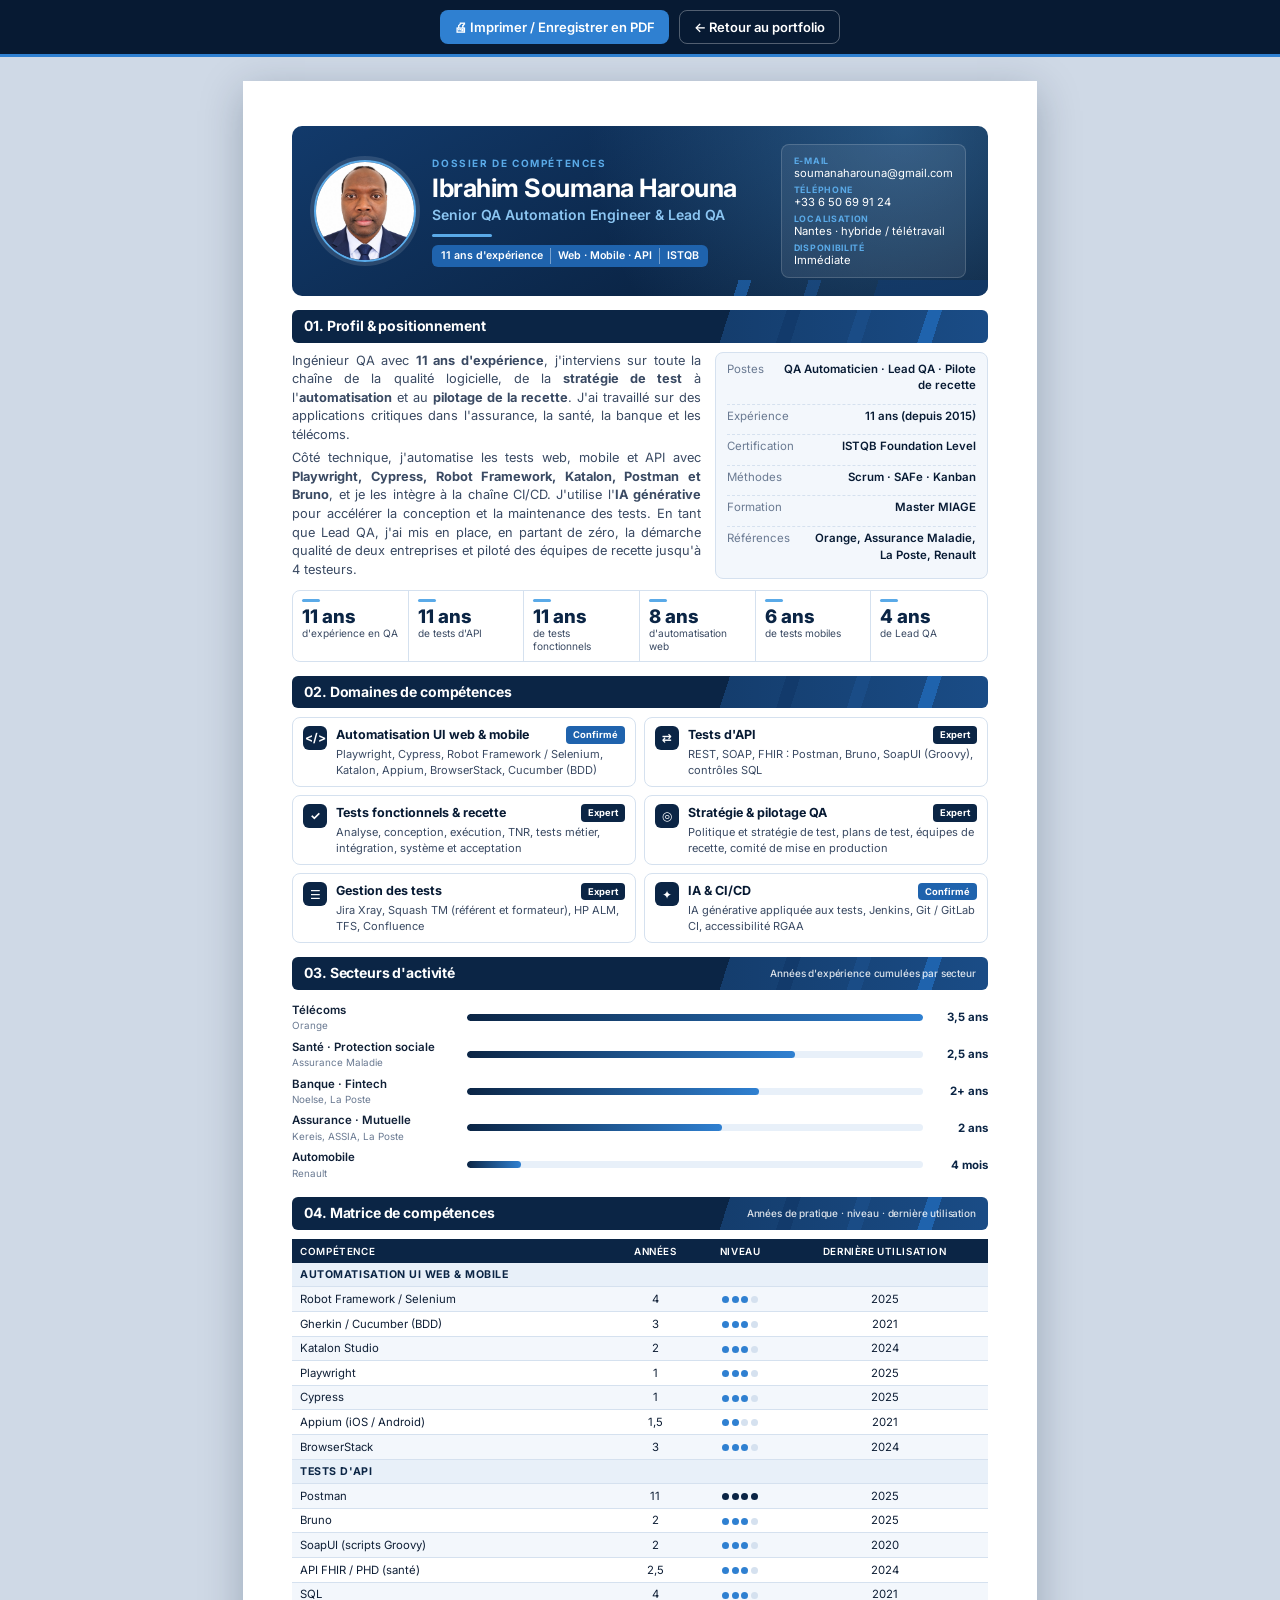
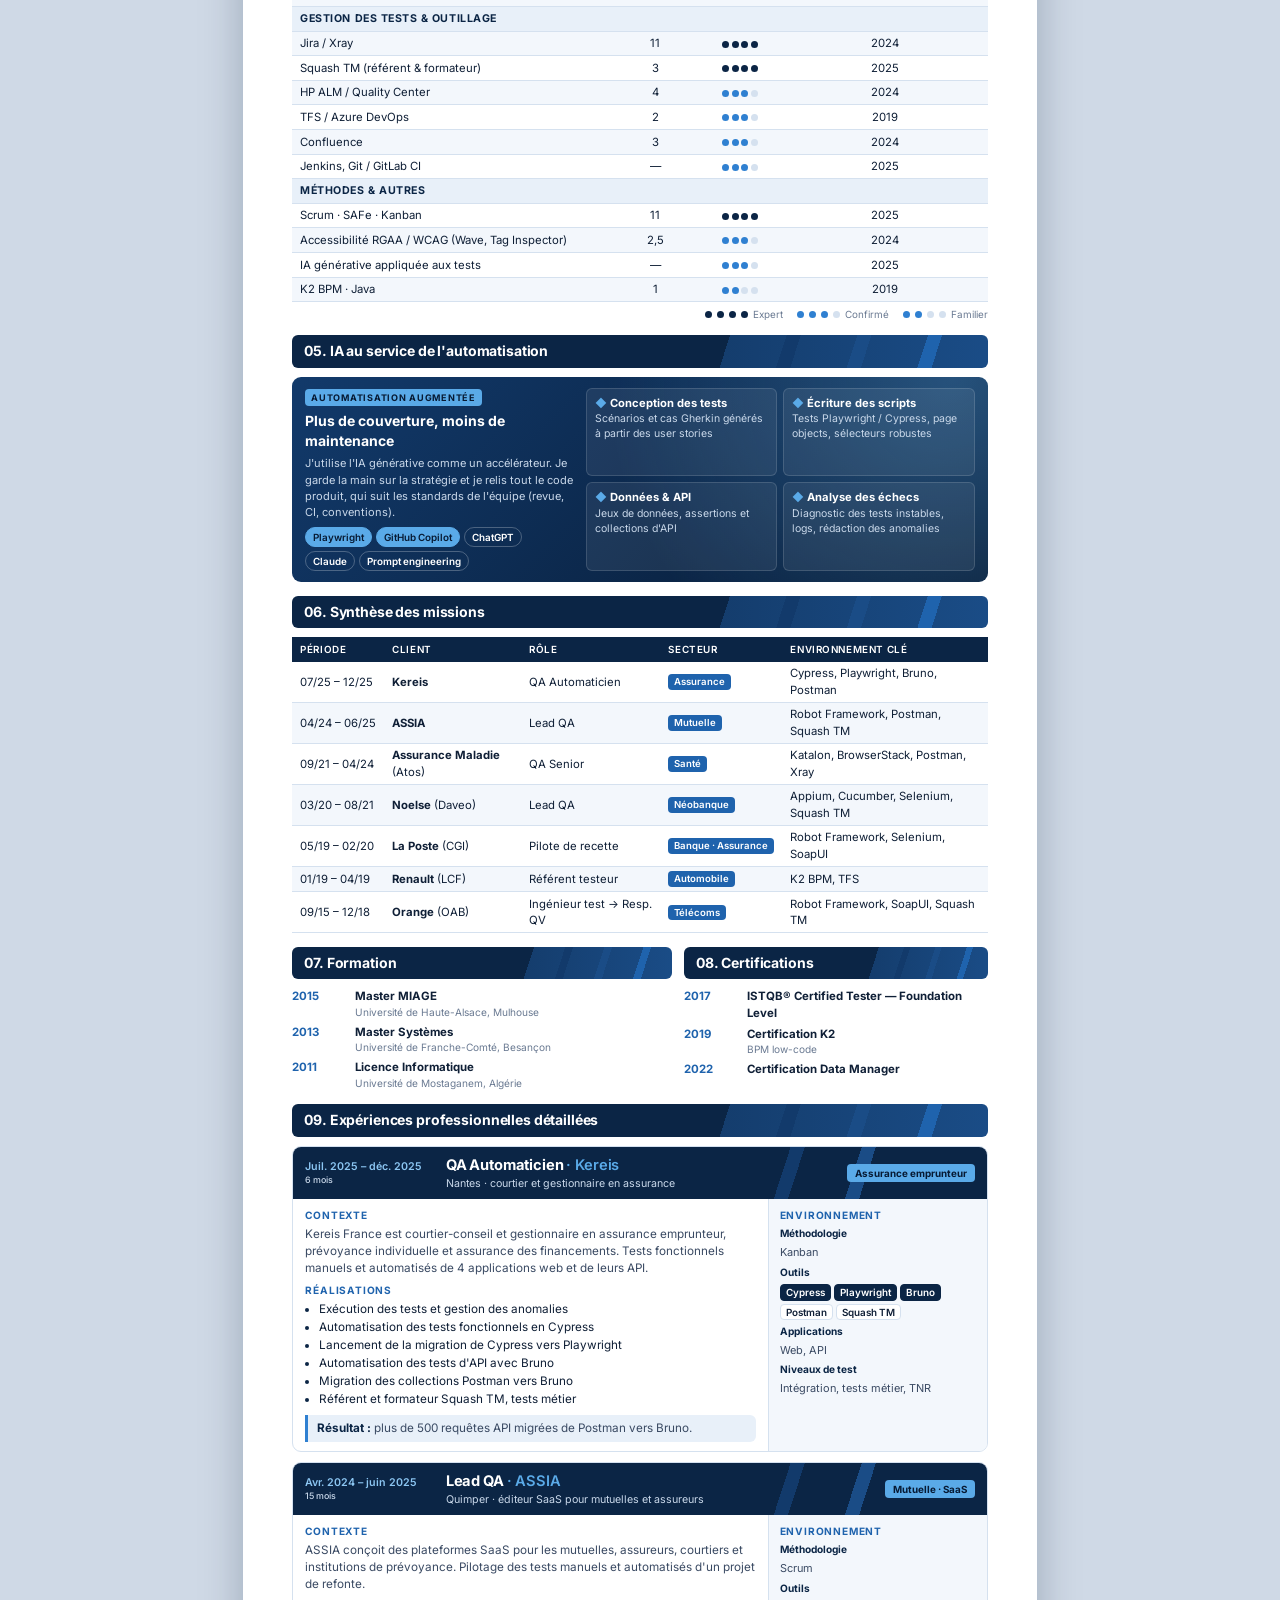
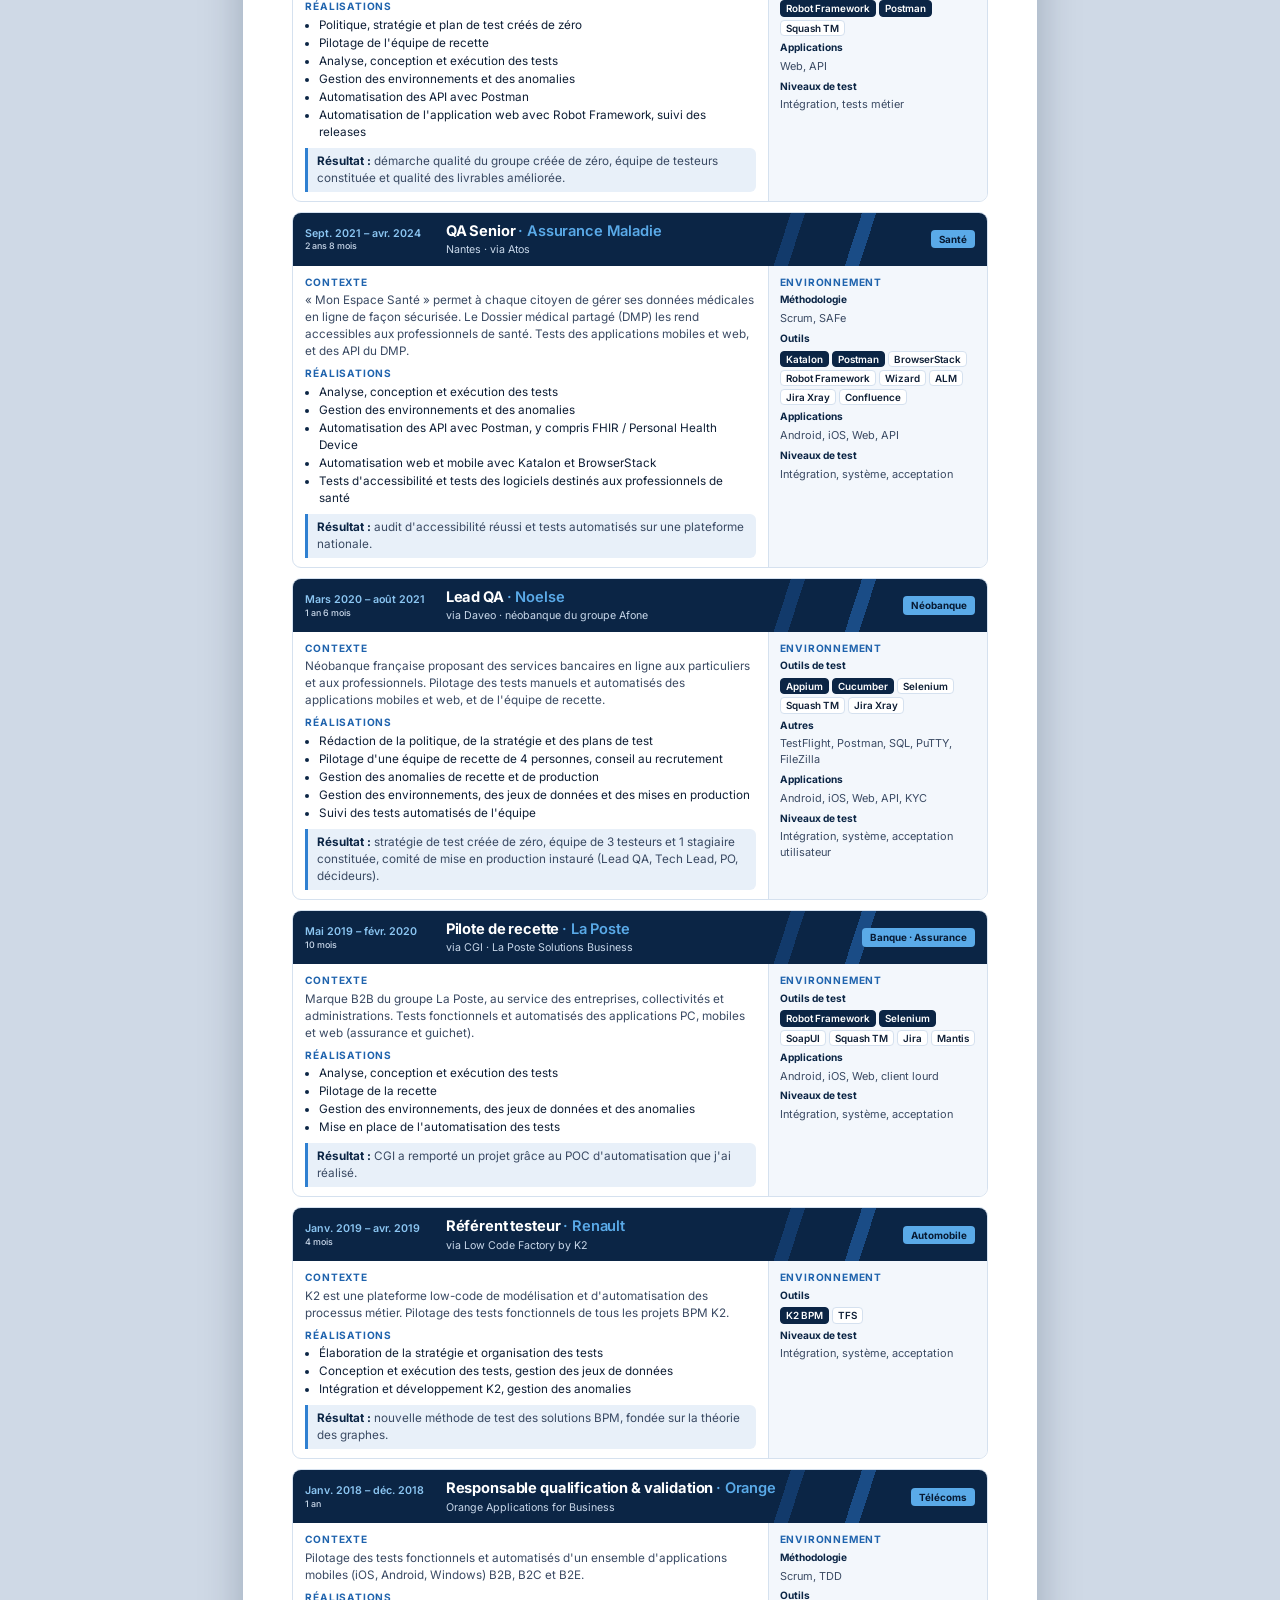
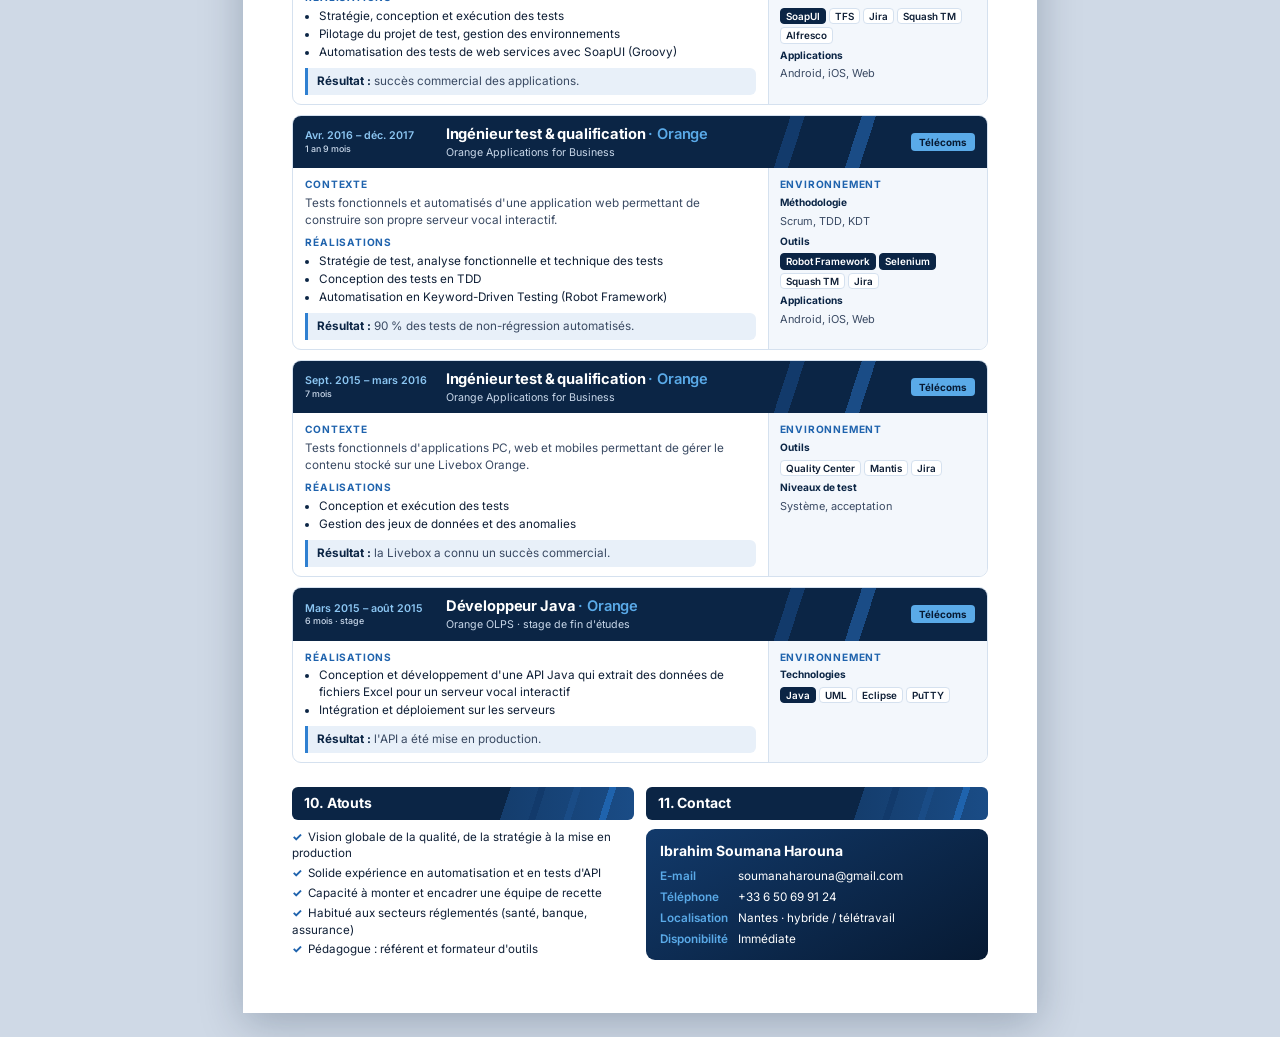
==== dossier-competences.html @ b308b6e9 "Nouveau portfolio QA : site, CV et dossiers de compétences (dont versions ATS) Remplace l'ancienne v" ====
<!DOCTYPE html>
<html lang="fr">
<head>
<meta charset="UTF-8">
<meta name="viewport" content="width=device-width, initial-scale=1.0">
<title>Dossier de compétences — Ibrahim Soumana Harouna</title>
<meta name="description" content="Dossier de compétences d'Ibrahim Soumana Harouna, Senior QA Automation Engineer & Lead QA, 11 ans d'expérience.">
<link rel="preconnect" href="https://fonts.googleapis.com">
<link href="https://fonts.googleapis.com/css2?family=Inter:wght@400;500;600;700;800&display=swap" rel="stylesheet">
<style>
:root{
  --navy-900:#071a33; --navy-800:#0b2545; --navy-700:#123a6b; --navy-600:#1a4c86;
  --blue-600:#1f63ad; --blue-500:#2f80d1; --sky-400:#5aaae8; --sky-300:#8cc6f2;
  --ice-100:#e8f0f9; --ice-50:#f3f7fc; --line:#d5e1ef;
  --ink:#0f1f36; --ink-2:#3a4a63; --muted:#6a7a92;
}
*{box-sizing:border-box;margin:0;padding:0}
*{-webkit-print-color-adjust:exact;print-color-adjust:exact}
body{font-family:Inter,system-ui,sans-serif;color:var(--ink);font-size:9.6pt;line-height:1.45;background:#cfd9e6;-webkit-font-smoothing:antialiased}

/* ---------- Mise en page A4 ---------- */
@page{size:A4;margin:12mm 13mm 14mm;
  @bottom-left{content:"Ibrahim Soumana Harouna · Dossier de compétences";font:600 7.5pt Inter,sans-serif;color:#6a7a92}
  @bottom-right{content:"Page " counter(page) " / " counter(pages);font:600 7.5pt Inter,sans-serif;color:#1f63ad}
}
.doc{width:210mm;margin:24px auto;background:#fff;padding:12mm 13mm 14mm;box-shadow:0 10px 40px rgba(7,26,51,.25)}
@media print{
  body{background:#fff}
  .doc{width:auto;margin:0;padding:0;box-shadow:none}
  .no-print{display:none!important}
  .profile .facts{display:none}
  .doc .profile{grid-template-columns:1fr}
}
.pb{break-before:page}
.avoid{break-inside:avoid}

/* ---------- Barre écran ---------- */
.tools-bar{position:sticky;top:0;z-index:5;background:var(--navy-900);color:#fff;padding:10px 20px;display:flex;justify-content:center;gap:10px;border-bottom:3px solid var(--blue-500)}
.tools-bar button,.tools-bar a{font:600 13px Inter,sans-serif;color:#fff;background:var(--blue-500);border:0;border-radius:8px;padding:8px 14px;cursor:pointer;text-decoration:none}
.tools-bar a{background:transparent;border:1px solid rgba(255,255,255,.3)}

/* ---------- En-tête page 1 ---------- */
.head{position:relative;overflow:hidden;border-radius:10px;color:#fff;padding:18px 22px;display:grid;grid-template-columns:auto 1fr auto;gap:16px;align-items:center;
  background:radial-gradient(circle at 88% 0%,rgba(90,170,232,.35),transparent 50%),linear-gradient(150deg,var(--navy-700),var(--navy-900))}
.head:after{content:"";position:absolute;right:0;bottom:0;width:45%;height:16px;opacity:.75;
  background:linear-gradient(108deg,transparent 0 20%,var(--blue-600) 20% 24%,transparent 24% 42%,var(--navy-600) 42% 46%,transparent 46% 64%,var(--navy-700) 64%)}
.head .kicker{font-size:7.5pt;font-weight:700;letter-spacing:.16em;text-transform:uppercase;color:var(--sky-400)}
.head h1{font-size:19pt;white-space:nowrap;line-height:1.1;letter-spacing:-.02em;margin:4px 0 3px}
.head .role{font-size:10.5pt;font-weight:600;color:var(--sky-300)}
.head .rule{width:60px;height:3px;border-radius:2px;background:var(--sky-400);margin:9px 0 8px}
.head .chips{display:inline-flex;background:var(--blue-600);border-radius:6px;padding:3px 2px;font-size:8pt;font-weight:600}
.head .chips span{white-space:nowrap;padding:0 7px;border-right:1px solid rgba(255,255,255,.4)}
.head .chips span:last-child{border:0}
.head .photo{position:relative;z-index:1;width:27mm;height:27mm;border-radius:50%;object-fit:cover;object-position:50% 30%;border:2.5px solid var(--sky-400);box-shadow:0 0 0 4px rgba(255,255,255,.12)}
.head .contact{position:relative;z-index:1;background:rgba(255,255,255,.08);border:1px solid rgba(255,255,255,.16);border-radius:8px;padding:10px 12px;font-size:8.4pt;display:grid;gap:4px;min-width:0}
.head .contact div{display:grid;line-height:1.25}
.head .contact b{color:var(--sky-400);font-weight:700;font-size:6.6pt;text-transform:uppercase;letter-spacing:.08em}
.head .contact a{color:#fff;text-decoration:none}

/* ---------- Titres de section (bandeau rayé) ---------- */
.sh{display:flex;align-items:center;justify-content:space-between;color:#fff;font-weight:700;font-size:10.5pt;letter-spacing:-.01em;
  padding:6px 12px;border-radius:6px;margin:14px 0 9px;break-after:avoid;
  background:linear-gradient(108deg,var(--navy-800) 0 62%,transparent 62%),
    linear-gradient(108deg,transparent 0 70%,var(--navy-700) 70% 72%,transparent 72% 80%,var(--navy-600) 80% 82%,transparent 82% 90%,var(--blue-600) 90% 92%,transparent 92%),
    linear-gradient(90deg,var(--navy-800),var(--navy-600))}
.sh small{font-size:7.5pt;font-weight:500;opacity:.85}

/* ---------- Synthèse ---------- */
.profile{display:grid;grid-template-columns:1.5fr 1fr;gap:14px}
.profile p{color:var(--ink-2);text-align:justify}
.profile p+p{margin-top:5px}
.facts{list-style:none;background:var(--ice-50);border:1px solid var(--line);border-radius:8px;padding:8px 11px;display:grid;gap:3px;font-size:8.6pt}
.facts li{display:flex;justify-content:space-between;gap:10px;border-bottom:1px dashed var(--line);padding-bottom:3px}
.facts li:last-child{border:0;padding:0}
.facts span{color:var(--muted)}
.facts b{text-align:right;color:var(--navy-900);font-weight:600}

.kpis{display:grid;grid-template-columns:repeat(6,1fr);border:1px solid var(--line);border-radius:8px;overflow:hidden;margin-top:11px}
.kpi{padding:8px 9px;border-right:1px solid var(--line)}
.kpi:last-child{border:0}
.kpi:before{content:"";display:block;width:18px;height:2.5px;border-radius:2px;background:var(--sky-400);margin-bottom:5px}
.kpi b{display:block;font-size:14pt;font-weight:800;color:var(--navy-800);line-height:1.1}
.kpi span{font-size:7.6pt;color:var(--ink-2);line-height:1.25;display:block}

/* Domaines de compétences */
.domains{display:grid;grid-template-columns:1fr 1fr;gap:8px}
.dom{border:1px solid var(--line);border-radius:8px;padding:8px 10px;display:flex;gap:9px;break-inside:avoid}
.ico{width:24px;height:24px;border-radius:6px;background:var(--navy-800);color:#fff;display:grid;place-items:center;font-size:9pt;font-weight:700;flex-shrink:0}
.dom h3{font-size:9.4pt;color:var(--navy-900);display:flex;justify-content:space-between;gap:6px;align-items:center}
.dom p{font-size:8.3pt;color:var(--ink-2);margin-top:2px}
.badge{font-size:7pt;font-weight:700;color:#fff;background:var(--navy-800);padding:2px 7px;border-radius:4px;white-space:nowrap}
.badge.c{background:var(--blue-600)}

/* Secteurs */
.sec-grid{display:grid;grid-template-columns:1.25fr 1fr;gap:12px}
.bar-row{display:grid;grid-template-columns:44mm 1fr 15mm;gap:8px;align-items:center;padding:3px 0;font-size:8.6pt}
.bar-row b{font-weight:600}
.bar-row small{display:block;color:var(--muted);font-size:7.4pt}
.bar{height:7px;background:var(--ice-100);border-radius:9px;overflow:hidden}
.bar i{display:block;height:100%;border-radius:9px;background:linear-gradient(90deg,var(--navy-800),var(--blue-500))}
.bar-row .v{text-align:right;font-weight:700;color:var(--navy-800)}
.edu{list-style:none;display:grid;gap:4px;font-size:8.6pt}
.edu li{display:grid;grid-template-columns:15mm 1fr;gap:6px}
.edu .y{font-weight:700;color:var(--blue-600)}
.edu small{display:block;color:var(--muted);font-size:7.6pt}
.mini-h{font-size:8pt;font-weight:700;text-transform:uppercase;letter-spacing:.08em;color:var(--blue-600);margin:0 0 5px}

/* ---------- Matrice ---------- */
table{width:100%;border-collapse:collapse;font-size:8.5pt}
thead th{background:var(--navy-800);color:#fff;text-align:left;font-size:7.4pt;text-transform:uppercase;letter-spacing:.06em;padding:5px 8px;font-weight:600}
thead th:nth-child(n+2){text-align:center}
tbody td{padding:3.6px 8px;border-bottom:1px solid var(--line)}
tbody td:nth-child(n+2){text-align:center}
tbody tr:nth-child(even) td{background:var(--ice-50)}
tr.grp td{background:var(--ice-100)!important;font-weight:700;color:var(--navy-800);font-size:8pt;text-transform:uppercase;letter-spacing:.05em;padding:4px 8px;text-align:left!important}
tr{break-inside:avoid}
.lvl{display:inline-flex;gap:2.5px;vertical-align:middle}
.lvl i{width:7px;height:7px;border-radius:50%;background:var(--line)}
.lvl i.on{background:var(--blue-500)}
.lvl.x i.on{background:var(--navy-800)}
.legend{display:flex;gap:14px;justify-content:flex-end;font-size:7.4pt;color:var(--muted);margin-top:5px}
.legend span{display:inline-flex;gap:5px;align-items:center}

/* Bloc IA */
.ai{border-radius:9px;color:#fff;padding:11px 13px;display:grid;grid-template-columns:1fr 1.45fr;gap:12px;break-inside:avoid;margin-top:4px;
  background:radial-gradient(circle at 95% 0%,rgba(90,170,232,.35),transparent 50%),linear-gradient(135deg,var(--navy-700),var(--navy-900))}
.ai h3{font-size:10.5pt}
.ai .tag-new{display:inline-block;font-size:6.8pt;font-weight:700;letter-spacing:.08em;text-transform:uppercase;background:var(--sky-400);color:var(--navy-900);padding:2px 6px;border-radius:4px;margin-bottom:5px}
.ai p{font-size:8.3pt;color:#c9d8ea;margin-top:4px}
.ai-uses{display:grid;grid-template-columns:1fr 1fr;gap:6px}
.ai-use{background:rgba(255,255,255,.07);border:1px solid rgba(255,255,255,.14);border-radius:6px;padding:6px 8px;font-size:7.9pt;color:#c9d8ea}
.ai-use b{display:block;color:#fff;font-size:8.4pt}
.ai-use b:before{content:"◆ ";color:var(--sky-400)}
.ai .tools{display:flex;flex-wrap:wrap;gap:4px;margin-top:7px}
.ai .tools span{font-size:7.4pt;font-weight:600;padding:2px 7px;border-radius:99px;border:1px solid rgba(255,255,255,.25)}
.ai .tools span.hl{background:var(--sky-400);color:var(--navy-900);border-color:var(--sky-400)}

/* ---------- Synthèse missions ---------- */
.recap td:nth-child(n+2){text-align:left}
.recap td:first-child{white-space:nowrap}
.recap thead th{text-align:left!important}
.pill{display:inline-block;font-size:7.2pt;font-weight:600;background:var(--blue-600);color:#fff;padding:1px 6px;border-radius:4px;white-space:nowrap}

/* ---------- Missions détaillées ---------- */
.mis{border:1px solid var(--line);border-radius:9px;overflow:hidden;margin-bottom:10px;break-inside:avoid}
.mis-h{display:grid;grid-template-columns:34mm 1fr auto;align-items:center;gap:12px;padding:8px 12px;color:#fff;
  background:linear-gradient(108deg,var(--navy-800) 0 70%,var(--navy-700) 70% 72%,var(--navy-800) 72% 80%,var(--navy-600) 80% 82%,var(--navy-800) 82%)}
.mis-h .when{font-size:8pt;font-weight:600;color:var(--sky-300);line-height:1.3}
.mis-h .when small{display:block;color:#c9d8ea;font-weight:500}
.mis-h h3{font-size:11pt;letter-spacing:-.01em}
.mis-h h3 span{color:var(--sky-400);font-weight:600}
.mis-h .sub{font-size:8pt;color:#c9d8ea}
.mis-h .sect{font-size:7.4pt;font-weight:700;background:var(--sky-400);color:var(--navy-900);padding:2px 8px;border-radius:4px;white-space:nowrap}
.mis-b{display:grid;grid-template-columns:1fr 58mm;gap:0}
.mis-main{padding:9px 12px}
.mis-main h4,.mis-env h4{font-size:7.6pt;font-weight:700;text-transform:uppercase;letter-spacing:.08em;color:var(--blue-600);margin:6px 0 3px}
.mis-main h4:first-child,.mis-env h4:first-child{margin-top:0}
.mis-main p{color:var(--ink-2);font-size:8.8pt}
.mis-main ul{padding-left:14px;font-size:8.8pt;display:grid;gap:1px}
.mis-main ul li::marker{color:var(--navy-800)}
.result{margin-top:7px;background:var(--ice-100);border-left:3px solid var(--blue-500);border-radius:0 6px 6px 0;padding:5px 9px;font-size:8.7pt}
.result b{color:var(--navy-800)}
.mis-env{background:var(--ice-50);border-left:1px solid var(--line);padding:9px 11px;font-size:8.2pt}
.mis-env dl{display:grid;gap:4px}
.mis-env dt{font-weight:700;color:var(--navy-800);font-size:7.6pt}
.mis-env dd{color:var(--ink-2)}
.chips2{display:flex;flex-wrap:wrap;gap:3px;margin-top:1px}
.chips2 span{font-size:7.4pt;font-weight:600;background:#fff;border:1px solid var(--line);border-radius:4px;padding:0 5px;color:var(--ink)}
.chips2 span.k{background:var(--navy-800);border-color:var(--navy-800);color:#fff}

/* ---------- Atouts ---------- */
.end{display:grid;grid-template-columns:1fr 1fr;gap:12px}
.check{list-style:none;display:grid;gap:3px;font-size:8.7pt}
.check li:before{content:"✓";color:var(--blue-600);font-weight:800;margin-right:6px}
.contact-box{border-radius:9px;color:#fff;padding:12px 14px;background:linear-gradient(150deg,var(--navy-700),var(--navy-900));font-size:8.8pt;display:grid;gap:4px;align-content:start}
.contact-box h3{font-size:10.5pt;margin-bottom:3px}
.contact-box b{color:var(--sky-400);display:inline-block;width:78px;font-weight:600}
.contact-box a{color:#fff;text-decoration:none}
</style>
</head>
<body>

<div class="tools-bar no-print">
  <button onclick="window.print()">🖨 Imprimer / Enregistrer en PDF</button>
  <a href="index.html">← Retour au portfolio</a>
</div>

<div class="doc">

<!-- ================= PAGE 1 : SYNTHÈSE ================= -->
<header class="head">
  <img class="photo" src="img/photo-ibrahim.jpg" alt="Photo de profil d'Ibrahim Soumana Harouna">
  <div>
    <p class="kicker">Dossier de compétences</p>
    <h1>Ibrahim Soumana Harouna</h1>
    <p class="role">Senior QA Automation Engineer &amp; Lead QA</p>
    <div class="rule"></div>
    <div class="chips"><span>11 ans d'expérience</span><span>Web · Mobile · API</span><span>ISTQB</span></div>
  </div>
  <div class="contact">
    <div><b>E-mail</b><a href="mailto:soumanaharouna@gmail.com">soumanaharouna@gmail.com</a></div>
    <div><b>Téléphone</b><a href="tel:+33650699124">+33 6 50 69 91 24</a></div>
    <div><b>Localisation</b>Nantes · hybride / télétravail</div>
    <div><b>Disponibilité</b>Immédiate</div>
  </div>
</header>

<div class="sh">01. Profil &amp; positionnement</div>
<div class="profile">
  <div>
    <p>Ingénieur QA avec <strong>11 ans d'expérience</strong>, j'interviens sur toute la chaîne de la qualité logicielle, de la <strong>stratégie de test</strong> à l'<strong>automatisation</strong> et au <strong>pilotage de la recette</strong>. J'ai travaillé sur des applications critiques dans l'assurance, la santé, la banque et les télécoms.</p>
    <p>Côté technique, j'automatise les tests web, mobile et API avec <strong>Playwright, Cypress, Robot Framework, Katalon, Postman et Bruno</strong>, et je les intègre à la chaîne CI/CD. J'utilise l'<strong>IA générative</strong> pour accélérer la conception et la maintenance des tests. En tant que Lead QA, j'ai mis en place, en partant de zéro, la démarche qualité de deux entreprises et piloté des équipes de recette jusqu'à 4 testeurs.</p>
  </div>
  <ul class="facts">
    <li><span>Postes</span><b>QA Automaticien · Lead QA · Pilote de recette</b></li>
    <li><span>Expérience</span><b>11 ans (depuis 2015)</b></li>
    <li><span>Certification</span><b>ISTQB Foundation Level</b></li>
    <li><span>Méthodes</span><b>Scrum · SAFe · Kanban</b></li>
    <li><span>Formation</span><b>Master MIAGE</b></li>
    <li><span>Références</span><b>Orange, Assurance Maladie, La Poste, Renault</b></li>
  </ul>
</div>

<div class="kpis">
  <div class="kpi"><b>11 ans</b><span>d'expérience en QA</span></div>
  <div class="kpi"><b>11 ans</b><span>de tests d'API</span></div>
  <div class="kpi"><b>11 ans</b><span>de tests fonctionnels</span></div>
  <div class="kpi"><b>8 ans</b><span>d'automatisation web</span></div>
  <div class="kpi"><b>6 ans</b><span>de tests mobiles</span></div>
  <div class="kpi"><b>4 ans</b><span>de Lead QA</span></div>
</div>

<div class="sh">02. Domaines de compétences</div>
<div class="domains">
  <div class="dom"><span class="ico">&lt;/&gt;</span><div><h3>Automatisation UI web &amp; mobile <span class="badge c">Confirmé</span></h3><p>Playwright, Cypress, Robot Framework / Selenium, Katalon, Appium, BrowserStack, Cucumber (BDD)</p></div></div>
  <div class="dom"><span class="ico">⇄</span><div><h3>Tests d'API <span class="badge">Expert</span></h3><p>REST, SOAP, FHIR : Postman, Bruno, SoapUI (Groovy), contrôles SQL</p></div></div>
  <div class="dom"><span class="ico">✓</span><div><h3>Tests fonctionnels &amp; recette <span class="badge">Expert</span></h3><p>Analyse, conception, exécution, TNR, tests métier, intégration, système et acceptation</p></div></div>
  <div class="dom"><span class="ico">◎</span><div><h3>Stratégie &amp; pilotage QA <span class="badge">Expert</span></h3><p>Politique et stratégie de test, plans de test, équipes de recette, comité de mise en production</p></div></div>
  <div class="dom"><span class="ico">☰</span><div><h3>Gestion des tests <span class="badge">Expert</span></h3><p>Jira Xray, Squash TM (référent et formateur), HP ALM, TFS, Confluence</p></div></div>
  <div class="dom"><span class="ico">✦</span><div><h3>IA &amp; CI/CD <span class="badge c">Confirmé</span></h3><p>IA générative appliquée aux tests, Jenkins, Git / GitLab CI, accessibilité RGAA</p></div></div>
</div>

<div class="avoid">
  <div>
    <div class="sh">03. Secteurs d'activité <small>Années d'expérience cumulées par secteur</small></div>
    <div class="bar-row"><div><b>Télécoms</b><small>Orange</small></div><div class="bar"><i style="width:100%"></i></div><span class="v">3,5 ans</span></div>
    <div class="bar-row"><div><b>Santé · Protection sociale</b><small>Assurance Maladie</small></div><div class="bar"><i style="width:72%"></i></div><span class="v">2,5 ans</span></div>
    <div class="bar-row"><div><b>Banque · Fintech</b><small>Noelse, La Poste</small></div><div class="bar"><i style="width:64%"></i></div><span class="v">2+ ans</span></div>
    <div class="bar-row"><div><b>Assurance · Mutuelle</b><small>Kereis, ASSIA, La Poste</small></div><div class="bar"><i style="width:56%"></i></div><span class="v">2 ans</span></div>
    <div class="bar-row"><div><b>Automobile</b><small>Renault</small></div><div class="bar"><i style="width:12%"></i></div><span class="v">4 mois</span></div>
  </div>
</div>

<!-- ================= PAGE 2 : MATRICE ================= -->
<div class="sh pb">04. Matrice de compétences <small>Années de pratique · niveau · dernière utilisation</small></div>
<table class="matrix">
  <thead><tr><th style="width:46%">Compétence</th><th>Années</th><th>Niveau</th><th>Dernière utilisation</th></tr></thead>
  <tbody>
    <tr class="grp"><td colspan="4">Automatisation UI web &amp; mobile</td></tr>
    <tr><td>Robot Framework / Selenium</td><td>4</td><td><span class="lvl"><i class="on"></i><i class="on"></i><i class="on"></i><i></i></span></td><td>2025</td></tr>
    <tr><td>Gherkin / Cucumber (BDD)</td><td>3</td><td><span class="lvl"><i class="on"></i><i class="on"></i><i class="on"></i><i></i></span></td><td>2021</td></tr>
    <tr><td>Katalon Studio</td><td>2</td><td><span class="lvl"><i class="on"></i><i class="on"></i><i class="on"></i><i></i></span></td><td>2024</td></tr>
    <tr><td>Playwright</td><td>1</td><td><span class="lvl"><i class="on"></i><i class="on"></i><i class="on"></i><i></i></span></td><td>2025</td></tr>
    <tr><td>Cypress</td><td>1</td><td><span class="lvl"><i class="on"></i><i class="on"></i><i class="on"></i><i></i></span></td><td>2025</td></tr>
    <tr><td>Appium (iOS / Android)</td><td>1,5</td><td><span class="lvl"><i class="on"></i><i class="on"></i><i></i><i></i></span></td><td>2021</td></tr>
    <tr><td>BrowserStack</td><td>3</td><td><span class="lvl"><i class="on"></i><i class="on"></i><i class="on"></i><i></i></span></td><td>2024</td></tr>
    <tr class="grp"><td colspan="4">Tests d'API</td></tr>
    <tr><td>Postman</td><td>11</td><td><span class="lvl x"><i class="on"></i><i class="on"></i><i class="on"></i><i class="on"></i></span></td><td>2025</td></tr>
    <tr><td>Bruno</td><td>2</td><td><span class="lvl"><i class="on"></i><i class="on"></i><i class="on"></i><i></i></span></td><td>2025</td></tr>
    <tr><td>SoapUI (scripts Groovy)</td><td>2</td><td><span class="lvl"><i class="on"></i><i class="on"></i><i class="on"></i><i></i></span></td><td>2020</td></tr>
    <tr><td>API FHIR / PHD (santé)</td><td>2,5</td><td><span class="lvl"><i class="on"></i><i class="on"></i><i class="on"></i><i></i></span></td><td>2024</td></tr>
    <tr><td>SQL</td><td>4</td><td><span class="lvl"><i class="on"></i><i class="on"></i><i class="on"></i><i></i></span></td><td>2021</td></tr>
    <tr class="grp"><td colspan="4">Gestion des tests &amp; outillage</td></tr>
    <tr><td>Jira / Xray</td><td>11</td><td><span class="lvl x"><i class="on"></i><i class="on"></i><i class="on"></i><i class="on"></i></span></td><td>2024</td></tr>
    <tr><td>Squash TM (référent &amp; formateur)</td><td>3</td><td><span class="lvl x"><i class="on"></i><i class="on"></i><i class="on"></i><i class="on"></i></span></td><td>2025</td></tr>
    <tr><td>HP ALM / Quality Center</td><td>4</td><td><span class="lvl"><i class="on"></i><i class="on"></i><i class="on"></i><i></i></span></td><td>2024</td></tr>
    <tr><td>TFS / Azure DevOps</td><td>2</td><td><span class="lvl"><i class="on"></i><i class="on"></i><i class="on"></i><i></i></span></td><td>2019</td></tr>
    <tr><td>Confluence</td><td>3</td><td><span class="lvl"><i class="on"></i><i class="on"></i><i class="on"></i><i></i></span></td><td>2024</td></tr>
    <tr><td>Jenkins, Git / GitLab CI</td><td>—</td><td><span class="lvl"><i class="on"></i><i class="on"></i><i class="on"></i><i></i></span></td><td>2025</td></tr>
    <tr class="grp"><td colspan="4">Méthodes &amp; autres</td></tr>
    <tr><td>Scrum · SAFe · Kanban</td><td>11</td><td><span class="lvl x"><i class="on"></i><i class="on"></i><i class="on"></i><i class="on"></i></span></td><td>2025</td></tr>
    <tr><td>Accessibilité RGAA / WCAG (Wave, Tag Inspector)</td><td>2,5</td><td><span class="lvl"><i class="on"></i><i class="on"></i><i class="on"></i><i></i></span></td><td>2024</td></tr>
    <tr><td>IA générative appliquée aux tests</td><td>—</td><td><span class="lvl"><i class="on"></i><i class="on"></i><i class="on"></i><i></i></span></td><td>2025</td></tr>
    <tr><td>K2 BPM · Java</td><td>1</td><td><span class="lvl"><i class="on"></i><i class="on"></i><i></i><i></i></span></td><td>2019</td></tr>
  </tbody>
</table>
<div class="legend">
  <span><span class="lvl x"><i class="on"></i><i class="on"></i><i class="on"></i><i class="on"></i></span> Expert</span>
  <span><span class="lvl"><i class="on"></i><i class="on"></i><i class="on"></i><i></i></span> Confirmé</span>
  <span><span class="lvl"><i class="on"></i><i class="on"></i><i></i><i></i></span> Familier</span>
</div>

<div class="sh">05. IA au service de l'automatisation</div>
<div class="ai">
  <div>
    <span class="tag-new">Automatisation augmentée</span>
    <h3>Plus de couverture, moins de maintenance</h3>
    <p>J'utilise l'IA générative comme un accélérateur. Je garde la main sur la stratégie et je relis tout le code produit, qui suit les standards de l'équipe (revue, CI, conventions).</p>
    <div class="tools"><span class="hl">Playwright</span><span class="hl">GitHub Copilot</span><span>ChatGPT</span><span>Claude</span><span>Prompt engineering</span></div>
  </div>
  <div class="ai-uses">
    <div class="ai-use"><b>Conception des tests</b>Scénarios et cas Gherkin générés à partir des user stories</div>
    <div class="ai-use"><b>Écriture des scripts</b>Tests Playwright / Cypress, page objects, sélecteurs robustes</div>
    <div class="ai-use"><b>Données &amp; API</b>Jeux de données, assertions et collections d'API</div>
    <div class="ai-use"><b>Analyse des échecs</b>Diagnostic des tests instables, logs, rédaction des anomalies</div>
  </div>
</div>

<!-- ================= PAGE 3 : PARCOURS ================= -->
<div class="sh pb">06. Synthèse des missions</div>
<table class="recap">
  <thead><tr><th>Période</th><th>Client</th><th>Rôle</th><th>Secteur</th><th>Environnement clé</th></tr></thead>
  <tbody>
    <tr><td>07/25 – 12/25</td><td><b>Kereis</b></td><td>QA Automaticien</td><td><span class="pill">Assurance</span></td><td>Cypress, Playwright, Bruno, Postman</td></tr>
    <tr><td>04/24 – 06/25</td><td><b>ASSIA</b></td><td>Lead QA</td><td><span class="pill">Mutuelle</span></td><td>Robot Framework, Postman, Squash TM</td></tr>
    <tr><td>09/21 – 04/24</td><td><b>Assurance Maladie</b> (Atos)</td><td>QA Senior</td><td><span class="pill">Santé</span></td><td>Katalon, BrowserStack, Postman, Xray</td></tr>
    <tr><td>03/20 – 08/21</td><td><b>Noelse</b> (Daveo)</td><td>Lead QA</td><td><span class="pill">Néobanque</span></td><td>Appium, Cucumber, Selenium, Squash TM</td></tr>
    <tr><td>05/19 – 02/20</td><td><b>La Poste</b> (CGI)</td><td>Pilote de recette</td><td><span class="pill">Banque · Assurance</span></td><td>Robot Framework, Selenium, SoapUI</td></tr>
    <tr><td>01/19 – 04/19</td><td><b>Renault</b> (LCF)</td><td>Référent testeur</td><td><span class="pill">Automobile</span></td><td>K2 BPM, TFS</td></tr>
    <tr><td>09/15 – 12/18</td><td><b>Orange</b> (OAB)</td><td>Ingénieur test → Resp. QV</td><td><span class="pill">Télécoms</span></td><td>Robot Framework, SoapUI, Squash TM</td></tr>
  </tbody>
</table>

<div class="sec-grid avoid">
  <div>
    <div class="sh">07. Formation</div>
    <ul class="edu">
      <li><span class="y">2015</span><div><b>Master MIAGE</b><small>Université de Haute-Alsace, Mulhouse</small></div></li>
      <li><span class="y">2013</span><div><b>Master Systèmes</b><small>Université de Franche-Comté, Besançon</small></div></li>
      <li><span class="y">2011</span><div><b>Licence Informatique</b><small>Université de Mostaganem, Algérie</small></div></li>
    </ul>
  </div>
  <div>
    <div class="sh">08. Certifications</div>
    <ul class="edu">
      <li><span class="y">2017</span><div><b>ISTQB® Certified Tester — Foundation Level</b></div></li>
      <li><span class="y">2019</span><div><b>Certification K2</b><small>BPM low-code</small></div></li>
      <li><span class="y">2022</span><div><b>Certification Data Manager</b></div></li>
    </ul>
  </div>
</div>

<!-- ================= MISSIONS DÉTAILLÉES ================= -->
<div class="sh">09. Expériences professionnelles détaillées</div>

<article class="mis">
  <div class="mis-h"><div class="when">Juil. 2025 – déc. 2025<small>6 mois</small></div><div><h3>QA Automaticien <span>· Kereis</span></h3><div class="sub">Nantes · courtier et gestionnaire en assurance</div></div><span class="sect">Assurance emprunteur</span></div>
  <div class="mis-b">
    <div class="mis-main">
      <h4>Contexte</h4>
      <p>Kereis France est courtier-conseil et gestionnaire en assurance emprunteur, prévoyance individuelle et assurance des financements. Tests fonctionnels manuels et automatisés de 4 applications web et de leurs API.</p>
      <h4>Réalisations</h4>
      <ul><li>Exécution des tests et gestion des anomalies</li><li>Automatisation des tests fonctionnels en Cypress</li><li>Lancement de la migration de Cypress vers Playwright</li><li>Automatisation des tests d'API avec Bruno</li><li>Migration des collections Postman vers Bruno</li><li>Référent et formateur Squash TM, tests métier</li></ul>
      <p class="result"><b>Résultat&nbsp;:</b> plus de 500 requêtes API migrées de Postman vers Bruno.</p>
    </div>
    <div class="mis-env"><h4>Environnement</h4><dl>
      <dt>Méthodologie</dt><dd>Kanban</dd>
      <dt>Outils</dt><dd class="chips2"><span class="k">Cypress</span><span class="k">Playwright</span><span class="k">Bruno</span><span>Postman</span><span>Squash TM</span></dd>
      <dt>Applications</dt><dd>Web, API</dd>
      <dt>Niveaux de test</dt><dd>Intégration, tests métier, TNR</dd></dl></div>
  </div>
</article>

<article class="mis">
  <div class="mis-h"><div class="when">Avr. 2024 – juin 2025<small>15 mois</small></div><div><h3>Lead QA <span>· ASSIA</span></h3><div class="sub">Quimper · éditeur SaaS pour mutuelles et assureurs</div></div><span class="sect">Mutuelle · SaaS</span></div>
  <div class="mis-b">
    <div class="mis-main">
      <h4>Contexte</h4>
      <p>ASSIA conçoit des plateformes SaaS pour les mutuelles, assureurs, courtiers et institutions de prévoyance. Pilotage des tests manuels et automatisés d'un projet de refonte.</p>
      <h4>Réalisations</h4>
      <ul><li>Politique, stratégie et plan de test créés de zéro</li><li>Pilotage de l'équipe de recette</li><li>Analyse, conception et exécution des tests</li><li>Gestion des environnements et des anomalies</li><li>Automatisation des API avec Postman</li><li>Automatisation de l'application web avec Robot Framework, suivi des releases</li></ul>
      <p class="result"><b>Résultat&nbsp;:</b> démarche qualité du groupe créée de zéro, équipe de testeurs constituée et qualité des livrables améliorée.</p>
    </div>
    <div class="mis-env"><h4>Environnement</h4><dl>
      <dt>Méthodologie</dt><dd>Scrum</dd>
      <dt>Outils</dt><dd class="chips2"><span class="k">Robot Framework</span><span class="k">Postman</span><span>Squash TM</span></dd>
      <dt>Applications</dt><dd>Web, API</dd>
      <dt>Niveaux de test</dt><dd>Intégration, tests métier</dd></dl></div>
  </div>
</article>

<article class="mis">
  <div class="mis-h"><div class="when">Sept. 2021 – avr. 2024<small>2 ans 8 mois</small></div><div><h3>QA Senior <span>· Assurance Maladie</span></h3><div class="sub">Nantes · via Atos</div></div><span class="sect">Santé</span></div>
  <div class="mis-b">
    <div class="mis-main">
      <h4>Contexte</h4>
      <p>«&nbsp;Mon Espace Santé&nbsp;» permet à chaque citoyen de gérer ses données médicales en ligne de façon sécurisée. Le Dossier médical partagé (DMP) les rend accessibles aux professionnels de santé. Tests des applications mobiles et web, et des API du DMP.</p>
      <h4>Réalisations</h4>
      <ul><li>Analyse, conception et exécution des tests</li><li>Gestion des environnements et des anomalies</li><li>Automatisation des API avec Postman, y compris FHIR / Personal Health Device</li><li>Automatisation web et mobile avec Katalon et BrowserStack</li><li>Tests d'accessibilité et tests des logiciels destinés aux professionnels de santé</li></ul>
      <p class="result"><b>Résultat&nbsp;:</b> audit d'accessibilité réussi et tests automatisés sur une plateforme nationale.</p>
    </div>
    <div class="mis-env"><h4>Environnement</h4><dl>
      <dt>Méthodologie</dt><dd>Scrum, SAFe</dd>
      <dt>Outils</dt><dd class="chips2"><span class="k">Katalon</span><span class="k">Postman</span><span>BrowserStack</span><span>Robot Framework</span><span>Wizard</span><span>ALM</span><span>Jira Xray</span><span>Confluence</span></dd>
      <dt>Applications</dt><dd>Android, iOS, Web, API</dd>
      <dt>Niveaux de test</dt><dd>Intégration, système, acceptation</dd></dl></div>
  </div>
</article>

<article class="mis">
  <div class="mis-h"><div class="when">Mars 2020 – août 2021<small>1 an 6 mois</small></div><div><h3>Lead QA <span>· Noelse</span></h3><div class="sub">via Daveo · néobanque du groupe Afone</div></div><span class="sect">Néobanque</span></div>
  <div class="mis-b">
    <div class="mis-main">
      <h4>Contexte</h4>
      <p>Néobanque française proposant des services bancaires en ligne aux particuliers et aux professionnels. Pilotage des tests manuels et automatisés des applications mobiles et web, et de l'équipe de recette.</p>
      <h4>Réalisations</h4>
      <ul><li>Rédaction de la politique, de la stratégie et des plans de test</li><li>Pilotage d'une équipe de recette de 4 personnes, conseil au recrutement</li><li>Gestion des anomalies de recette et de production</li><li>Gestion des environnements, des jeux de données et des mises en production</li><li>Suivi des tests automatisés de l'équipe</li></ul>
      <p class="result"><b>Résultat&nbsp;:</b> stratégie de test créée de zéro, équipe de 3 testeurs et 1 stagiaire constituée, comité de mise en production instauré (Lead QA, Tech Lead, PO, décideurs).</p>
    </div>
    <div class="mis-env"><h4>Environnement</h4><dl>
      <dt>Outils de test</dt><dd class="chips2"><span class="k">Appium</span><span class="k">Cucumber</span><span>Selenium</span><span>Squash TM</span><span>Jira Xray</span></dd>
      <dt>Autres</dt><dd>TestFlight, Postman, SQL, PuTTY, FileZilla</dd>
      <dt>Applications</dt><dd>Android, iOS, Web, API, KYC</dd>
      <dt>Niveaux de test</dt><dd>Intégration, système, acceptation utilisateur</dd></dl></div>
  </div>
</article>

<article class="mis">
  <div class="mis-h"><div class="when">Mai 2019 – févr. 2020<small>10 mois</small></div><div><h3>Pilote de recette <span>· La Poste</span></h3><div class="sub">via CGI · La Poste Solutions Business</div></div><span class="sect">Banque · Assurance</span></div>
  <div class="mis-b">
    <div class="mis-main">
      <h4>Contexte</h4>
      <p>Marque B2B du groupe La Poste, au service des entreprises, collectivités et administrations. Tests fonctionnels et automatisés des applications PC, mobiles et web (assurance et guichet).</p>
      <h4>Réalisations</h4>
      <ul><li>Analyse, conception et exécution des tests</li><li>Pilotage de la recette</li><li>Gestion des environnements, des jeux de données et des anomalies</li><li>Mise en place de l'automatisation des tests</li></ul>
      <p class="result"><b>Résultat&nbsp;:</b> CGI a remporté un projet grâce au POC d'automatisation que j'ai réalisé.</p>
    </div>
    <div class="mis-env"><h4>Environnement</h4><dl>
      <dt>Outils de test</dt><dd class="chips2"><span class="k">Robot Framework</span><span class="k">Selenium</span><span>SoapUI</span><span>Squash TM</span><span>Jira</span><span>Mantis</span></dd>
      <dt>Applications</dt><dd>Android, iOS, Web, client lourd</dd>
      <dt>Niveaux de test</dt><dd>Intégration, système, acceptation</dd></dl></div>
  </div>
</article>

<article class="mis">
  <div class="mis-h"><div class="when">Janv. 2019 – avr. 2019<small>4 mois</small></div><div><h3>Référent testeur <span>· Renault</span></h3><div class="sub">via Low Code Factory by K2</div></div><span class="sect">Automobile</span></div>
  <div class="mis-b">
    <div class="mis-main">
      <h4>Contexte</h4>
      <p>K2 est une plateforme low-code de modélisation et d'automatisation des processus métier. Pilotage des tests fonctionnels de tous les projets BPM K2.</p>
      <h4>Réalisations</h4>
      <ul><li>Élaboration de la stratégie et organisation des tests</li><li>Conception et exécution des tests, gestion des jeux de données</li><li>Intégration et développement K2, gestion des anomalies</li></ul>
      <p class="result"><b>Résultat&nbsp;:</b> nouvelle méthode de test des solutions BPM, fondée sur la théorie des graphes.</p>
    </div>
    <div class="mis-env"><h4>Environnement</h4><dl>
      <dt>Outils</dt><dd class="chips2"><span class="k">K2 BPM</span><span>TFS</span></dd>
      <dt>Niveaux de test</dt><dd>Intégration, système, acceptation</dd></dl></div>
  </div>
</article>

<article class="mis">
  <div class="mis-h"><div class="when">Janv. 2018 – déc. 2018<small>1 an</small></div><div><h3>Responsable qualification &amp; validation <span>· Orange</span></h3><div class="sub">Orange Applications for Business</div></div><span class="sect">Télécoms</span></div>
  <div class="mis-b">
    <div class="mis-main">
      <h4>Contexte</h4>
      <p>Pilotage des tests fonctionnels et automatisés d'un ensemble d'applications mobiles (iOS, Android, Windows) B2B, B2C et B2E.</p>
      <h4>Réalisations</h4>
      <ul><li>Stratégie, conception et exécution des tests</li><li>Pilotage du projet de test, gestion des environnements</li><li>Automatisation des tests de web services avec SoapUI (Groovy)</li></ul>
      <p class="result"><b>Résultat&nbsp;:</b> succès commercial des applications.</p>
    </div>
    <div class="mis-env"><h4>Environnement</h4><dl>
      <dt>Méthodologie</dt><dd>Scrum, TDD</dd>
      <dt>Outils</dt><dd class="chips2"><span class="k">SoapUI</span><span>TFS</span><span>Jira</span><span>Squash TM</span><span>Alfresco</span></dd>
      <dt>Applications</dt><dd>Android, iOS, Web</dd></dl></div>
  </div>
</article>

<article class="mis">
  <div class="mis-h"><div class="when">Avr. 2016 – déc. 2017<small>1 an 9 mois</small></div><div><h3>Ingénieur test &amp; qualification <span>· Orange</span></h3><div class="sub">Orange Applications for Business</div></div><span class="sect">Télécoms</span></div>
  <div class="mis-b">
    <div class="mis-main">
      <h4>Contexte</h4>
      <p>Tests fonctionnels et automatisés d'une application web permettant de construire son propre serveur vocal interactif.</p>
      <h4>Réalisations</h4>
      <ul><li>Stratégie de test, analyse fonctionnelle et technique des tests</li><li>Conception des tests en TDD</li><li>Automatisation en Keyword-Driven Testing (Robot Framework)</li></ul>
      <p class="result"><b>Résultat&nbsp;:</b> 90 % des tests de non-régression automatisés.</p>
    </div>
    <div class="mis-env"><h4>Environnement</h4><dl>
      <dt>Méthodologie</dt><dd>Scrum, TDD, KDT</dd>
      <dt>Outils</dt><dd class="chips2"><span class="k">Robot Framework</span><span class="k">Selenium</span><span>Squash TM</span><span>Jira</span></dd>
      <dt>Applications</dt><dd>Android, iOS, Web</dd></dl></div>
  </div>
</article>

<article class="mis">
  <div class="mis-h"><div class="when">Sept. 2015 – mars 2016<small>7 mois</small></div><div><h3>Ingénieur test &amp; qualification <span>· Orange</span></h3><div class="sub">Orange Applications for Business</div></div><span class="sect">Télécoms</span></div>
  <div class="mis-b">
    <div class="mis-main">
      <h4>Contexte</h4>
      <p>Tests fonctionnels d'applications PC, web et mobiles permettant de gérer le contenu stocké sur une Livebox Orange.</p>
      <h4>Réalisations</h4>
      <ul><li>Conception et exécution des tests</li><li>Gestion des jeux de données et des anomalies</li></ul>
      <p class="result"><b>Résultat&nbsp;:</b> la Livebox a connu un succès commercial.</p>
    </div>
    <div class="mis-env"><h4>Environnement</h4><dl>
      <dt>Outils</dt><dd class="chips2"><span>Quality Center</span><span>Mantis</span><span>Jira</span></dd>
      <dt>Niveaux de test</dt><dd>Système, acceptation</dd></dl></div>
  </div>
</article>

<article class="mis">
  <div class="mis-h"><div class="when">Mars 2015 – août 2015<small>6 mois · stage</small></div><div><h3>Développeur Java <span>· Orange</span></h3><div class="sub">Orange OLPS · stage de fin d'études</div></div><span class="sect">Télécoms</span></div>
  <div class="mis-b">
    <div class="mis-main">
      <h4>Réalisations</h4>
      <ul><li>Conception et développement d'une API Java qui extrait des données de fichiers Excel pour un serveur vocal interactif</li><li>Intégration et déploiement sur les serveurs</li></ul>
      <p class="result"><b>Résultat&nbsp;:</b> l'API a été mise en production.</p>
    </div>
    <div class="mis-env"><h4>Environnement</h4><dl>
      <dt>Technologies</dt><dd class="chips2"><span class="k">Java</span><span>UML</span><span>Eclipse</span><span>PuTTY</span></dd></dl></div>
  </div>
</article>

<div class="end avoid">
  <div>
    <div class="sh">10. Atouts</div>
    <ul class="check">
      <li>Vision globale de la qualité, de la stratégie à la mise en production</li>
      <li>Solide expérience en automatisation et en tests d'API</li>
      <li>Capacité à monter et encadrer une équipe de recette</li>
      <li>Habitué aux secteurs réglementés (santé, banque, assurance)</li>
      <li>Pédagogue : référent et formateur d'outils</li>
    </ul>
  </div>
  <div>
    <div class="sh">11. Contact</div>
    <div class="contact-box">
      <h3>Ibrahim Soumana Harouna</h3>
      <div><b>E-mail</b><a href="mailto:soumanaharouna@gmail.com">soumanaharouna@gmail.com</a></div>
      <div><b>Téléphone</b><a href="tel:+33650699124">+33 6 50 69 91 24</a></div>
      <div><b>Localisation</b>Nantes · hybride / télétravail</div>
      <div><b>Disponibilité</b>Immédiate</div>
    </div>
  </div>
</div>

</div>
</body>
</html>
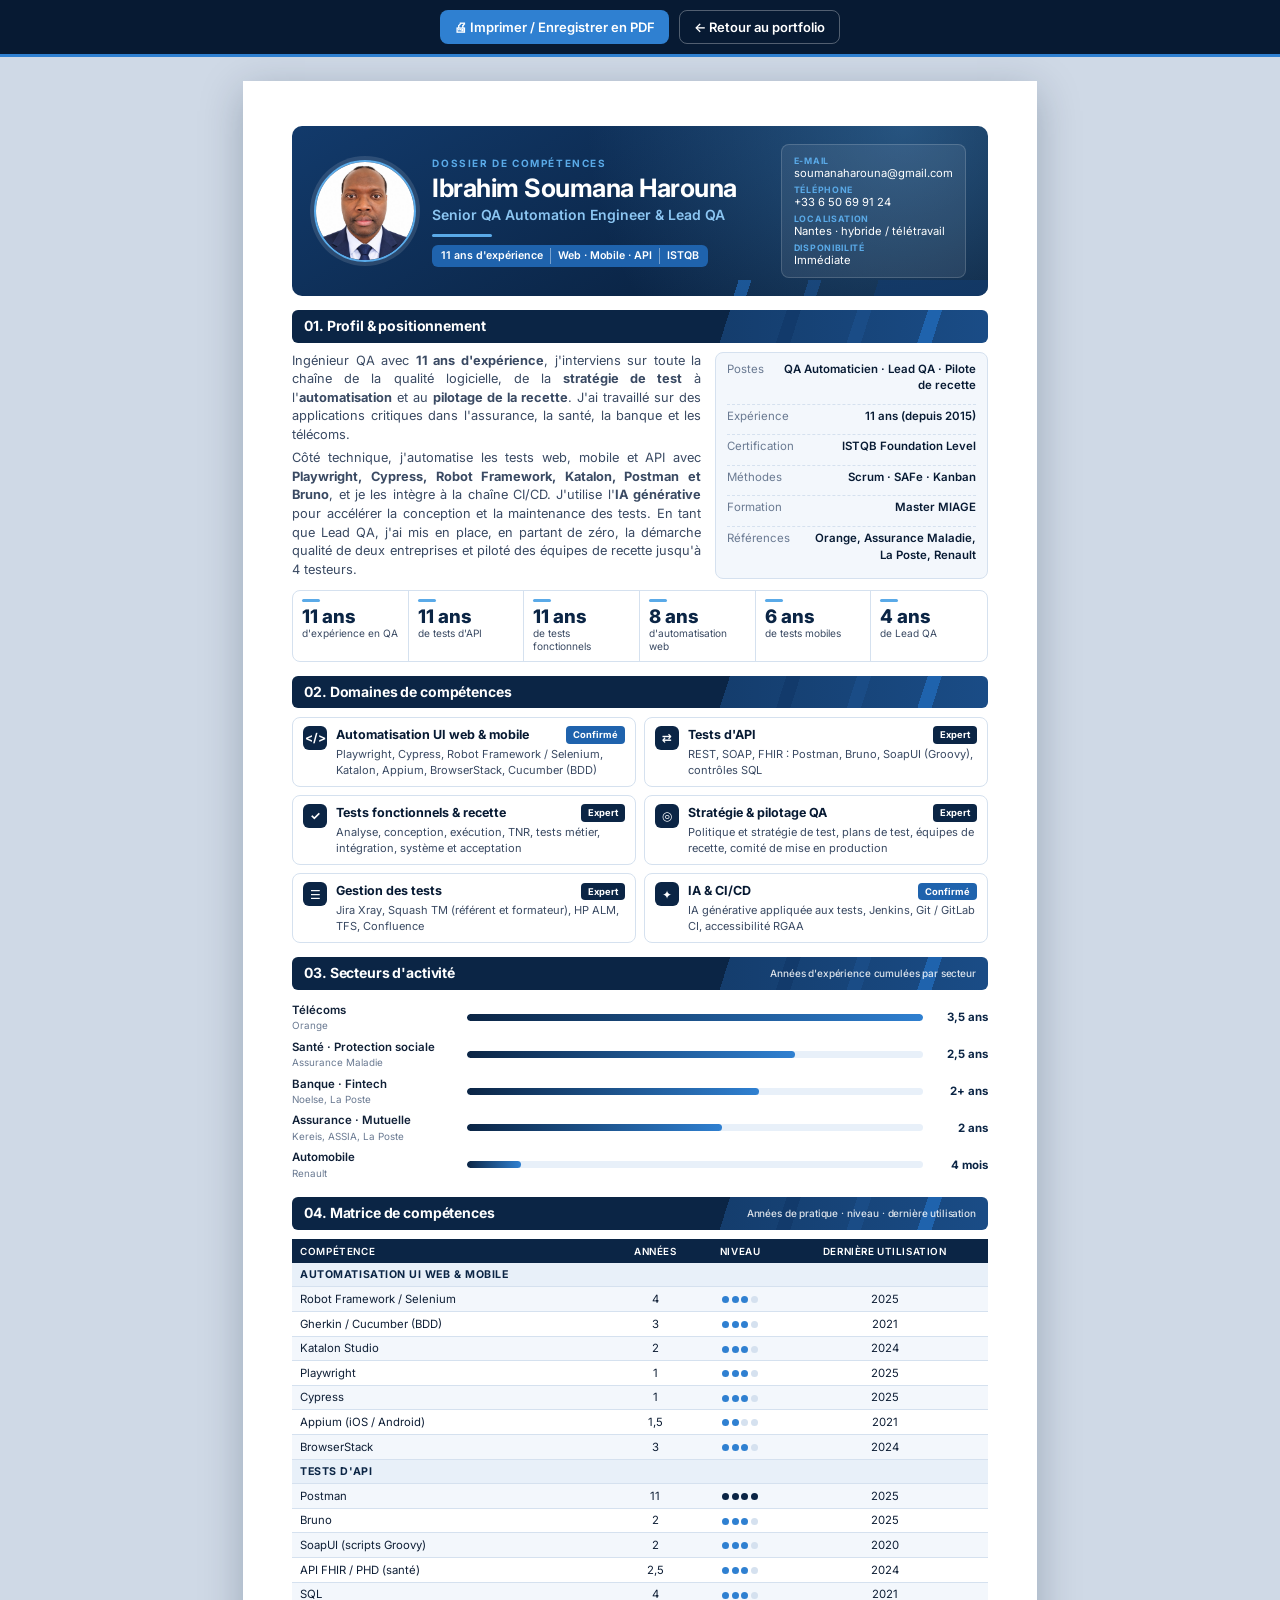
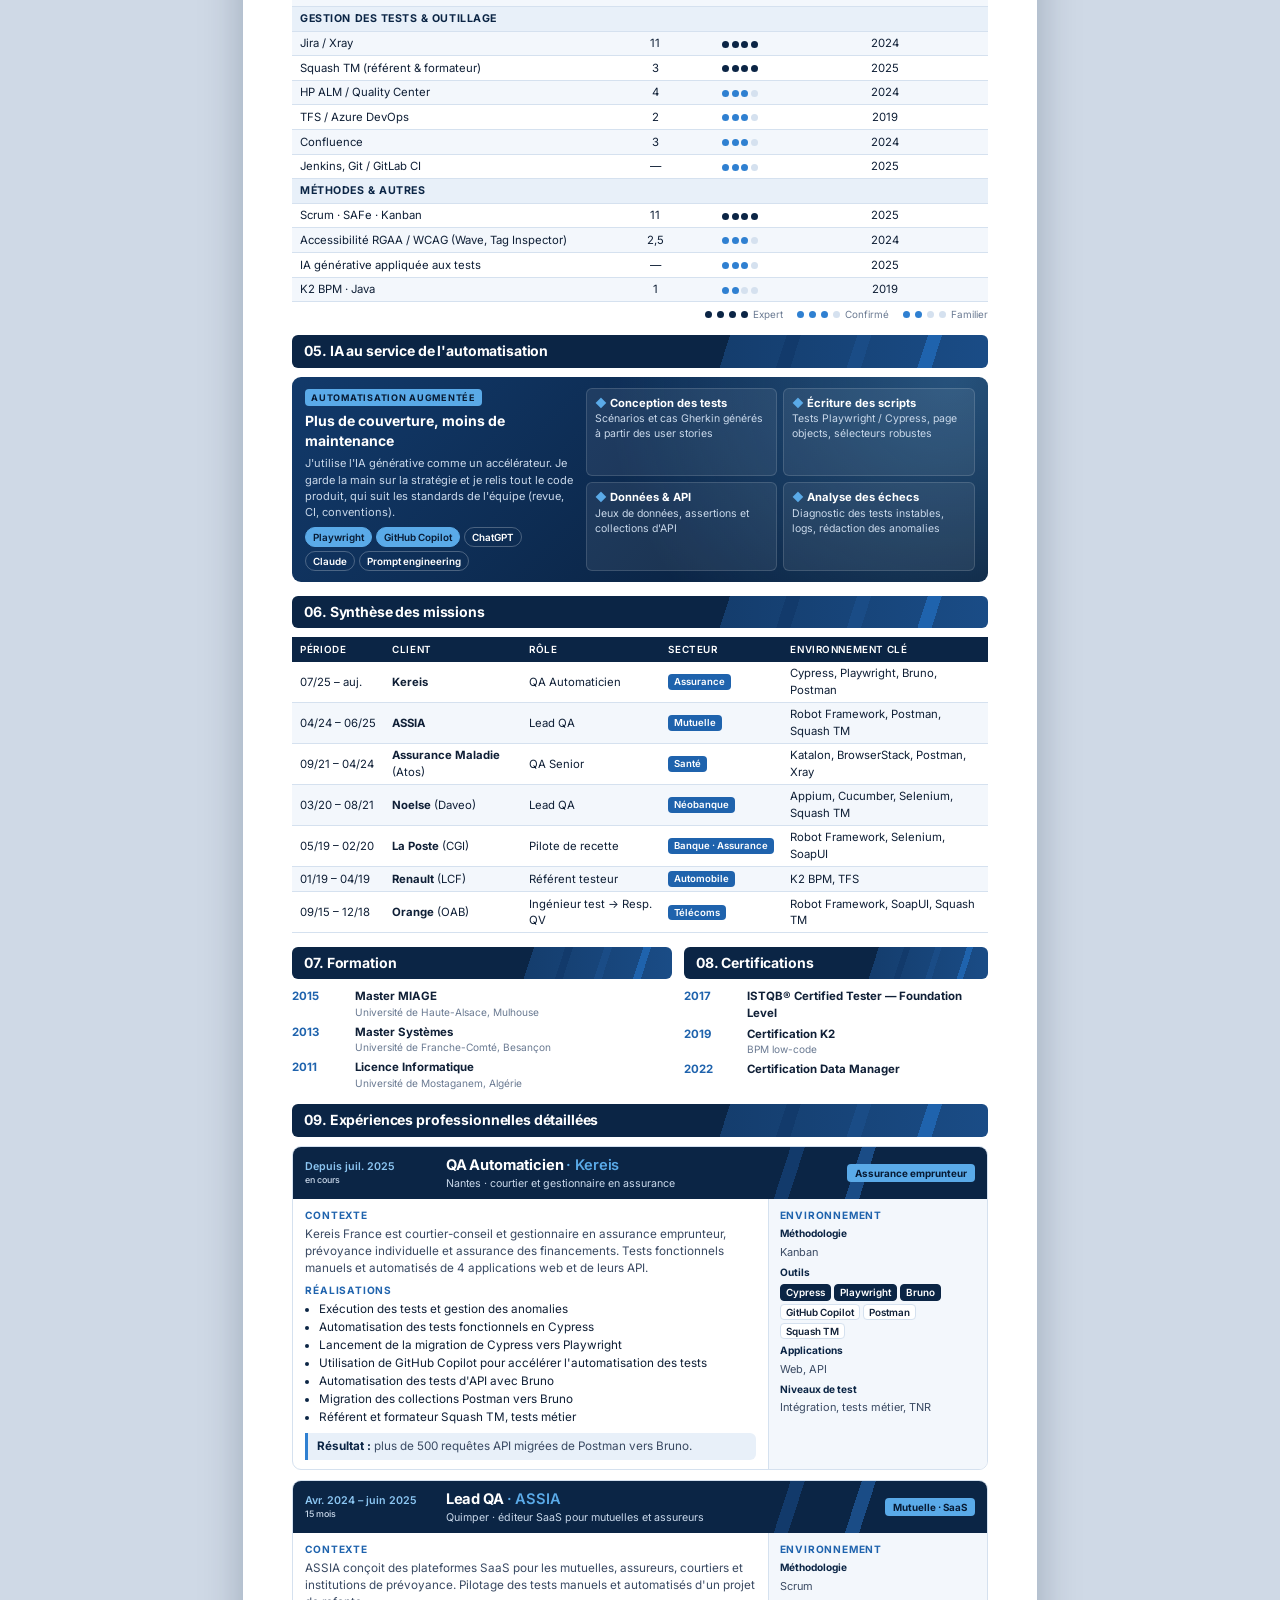
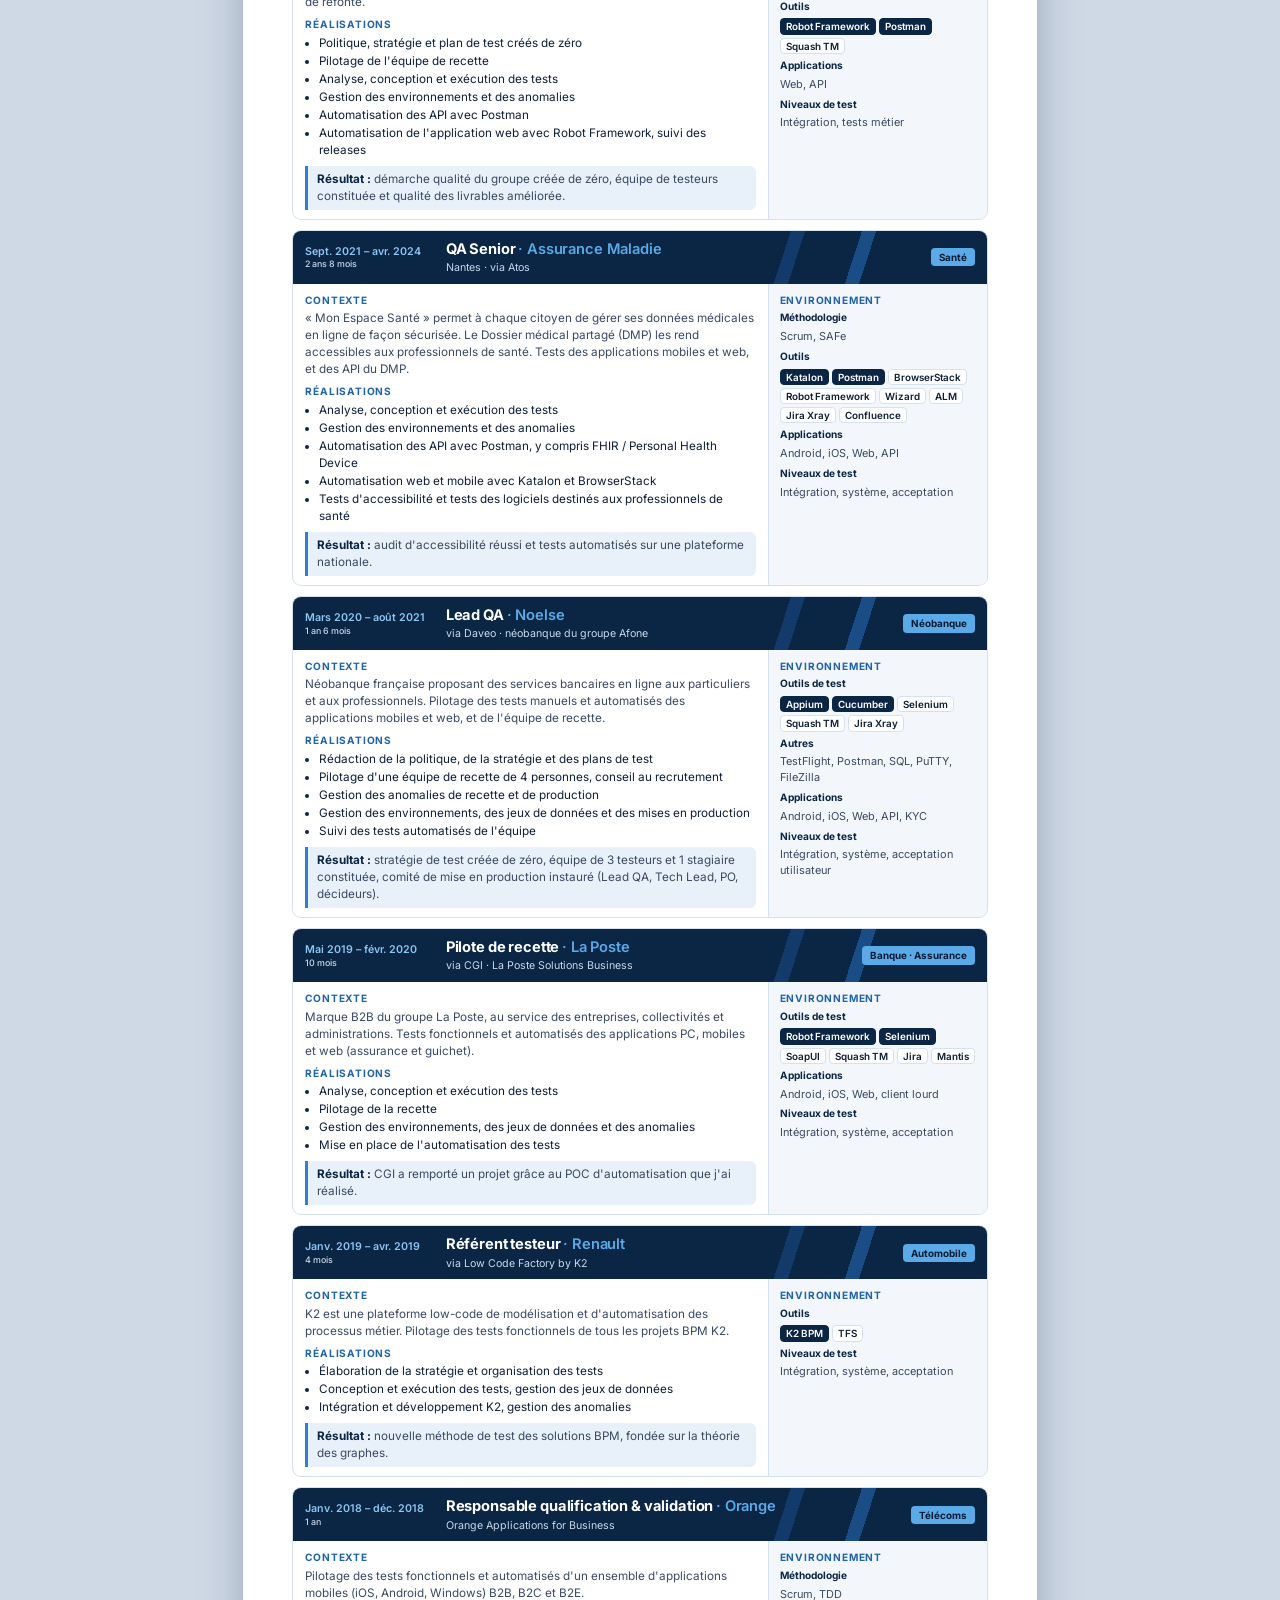
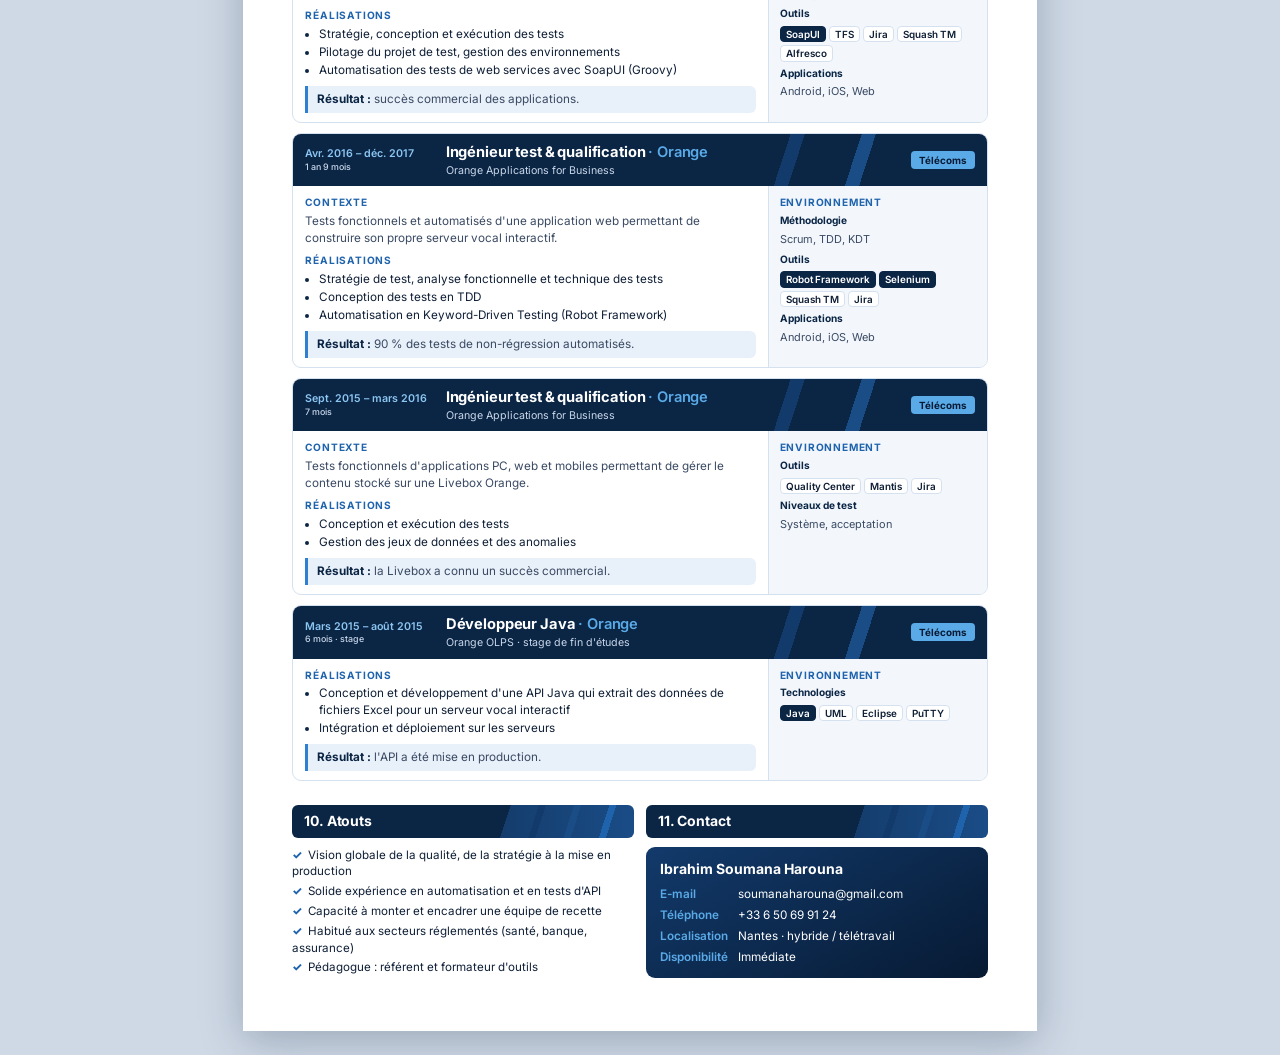
==== commit a7576913: "Mission Kereis : en cours depuis 07/2025, ajout de GitHub Copilot Corrige les dates de la mission Ke" ====
--- a/dossier-competences.html
+++ b/dossier-competences.html
@@ -311,7 +311,7 @@
 <table class="recap">
   <thead><tr><th>Période</th><th>Client</th><th>Rôle</th><th>Secteur</th><th>Environnement clé</th></tr></thead>
   <tbody>
-    <tr><td>07/25 – 12/25</td><td><b>Kereis</b></td><td>QA Automaticien</td><td><span class="pill">Assurance</span></td><td>Cypress, Playwright, Bruno, Postman</td></tr>
+    <tr><td>07/25 – auj.</td><td><b>Kereis</b></td><td>QA Automaticien</td><td><span class="pill">Assurance</span></td><td>Cypress, Playwright, Bruno, Postman</td></tr>
     <tr><td>04/24 – 06/25</td><td><b>ASSIA</b></td><td>Lead QA</td><td><span class="pill">Mutuelle</span></td><td>Robot Framework, Postman, Squash TM</td></tr>
     <tr><td>09/21 – 04/24</td><td><b>Assurance Maladie</b> (Atos)</td><td>QA Senior</td><td><span class="pill">Santé</span></td><td>Katalon, BrowserStack, Postman, Xray</td></tr>
     <tr><td>03/20 – 08/21</td><td><b>Noelse</b> (Daveo)</td><td>Lead QA</td><td><span class="pill">Néobanque</span></td><td>Appium, Cucumber, Selenium, Squash TM</td></tr>
@@ -344,18 +344,18 @@
 <div class="sh">09. Expériences professionnelles détaillées</div>
 
 <article class="mis">
-  <div class="mis-h"><div class="when">Juil. 2025 – déc. 2025<small>6 mois</small></div><div><h3>QA Automaticien <span>· Kereis</span></h3><div class="sub">Nantes · courtier et gestionnaire en assurance</div></div><span class="sect">Assurance emprunteur</span></div>
+  <div class="mis-h"><div class="when">Depuis juil. 2025<small>en cours</small></div><div><h3>QA Automaticien <span>· Kereis</span></h3><div class="sub">Nantes · courtier et gestionnaire en assurance</div></div><span class="sect">Assurance emprunteur</span></div>
   <div class="mis-b">
     <div class="mis-main">
       <h4>Contexte</h4>
       <p>Kereis France est courtier-conseil et gestionnaire en assurance emprunteur, prévoyance individuelle et assurance des financements. Tests fonctionnels manuels et automatisés de 4 applications web et de leurs API.</p>
       <h4>Réalisations</h4>
-      <ul><li>Exécution des tests et gestion des anomalies</li><li>Automatisation des tests fonctionnels en Cypress</li><li>Lancement de la migration de Cypress vers Playwright</li><li>Automatisation des tests d'API avec Bruno</li><li>Migration des collections Postman vers Bruno</li><li>Référent et formateur Squash TM, tests métier</li></ul>
+      <ul><li>Exécution des tests et gestion des anomalies</li><li>Automatisation des tests fonctionnels en Cypress</li><li>Lancement de la migration de Cypress vers Playwright</li><li>Utilisation de GitHub Copilot pour accélérer l'automatisation des tests</li><li>Automatisation des tests d'API avec Bruno</li><li>Migration des collections Postman vers Bruno</li><li>Référent et formateur Squash TM, tests métier</li></ul>
       <p class="result"><b>Résultat&nbsp;:</b> plus de 500 requêtes API migrées de Postman vers Bruno.</p>
     </div>
     <div class="mis-env"><h4>Environnement</h4><dl>
       <dt>Méthodologie</dt><dd>Kanban</dd>
-      <dt>Outils</dt><dd class="chips2"><span class="k">Cypress</span><span class="k">Playwright</span><span class="k">Bruno</span><span>Postman</span><span>Squash TM</span></dd>
+      <dt>Outils</dt><dd class="chips2"><span class="k">Cypress</span><span class="k">Playwright</span><span class="k">Bruno</span><span>GitHub Copilot</span><span>Postman</span><span>Squash TM</span></dd>
       <dt>Applications</dt><dd>Web, API</dd>
       <dt>Niveaux de test</dt><dd>Intégration, tests métier, TNR</dd></dl></div>
   </div>
